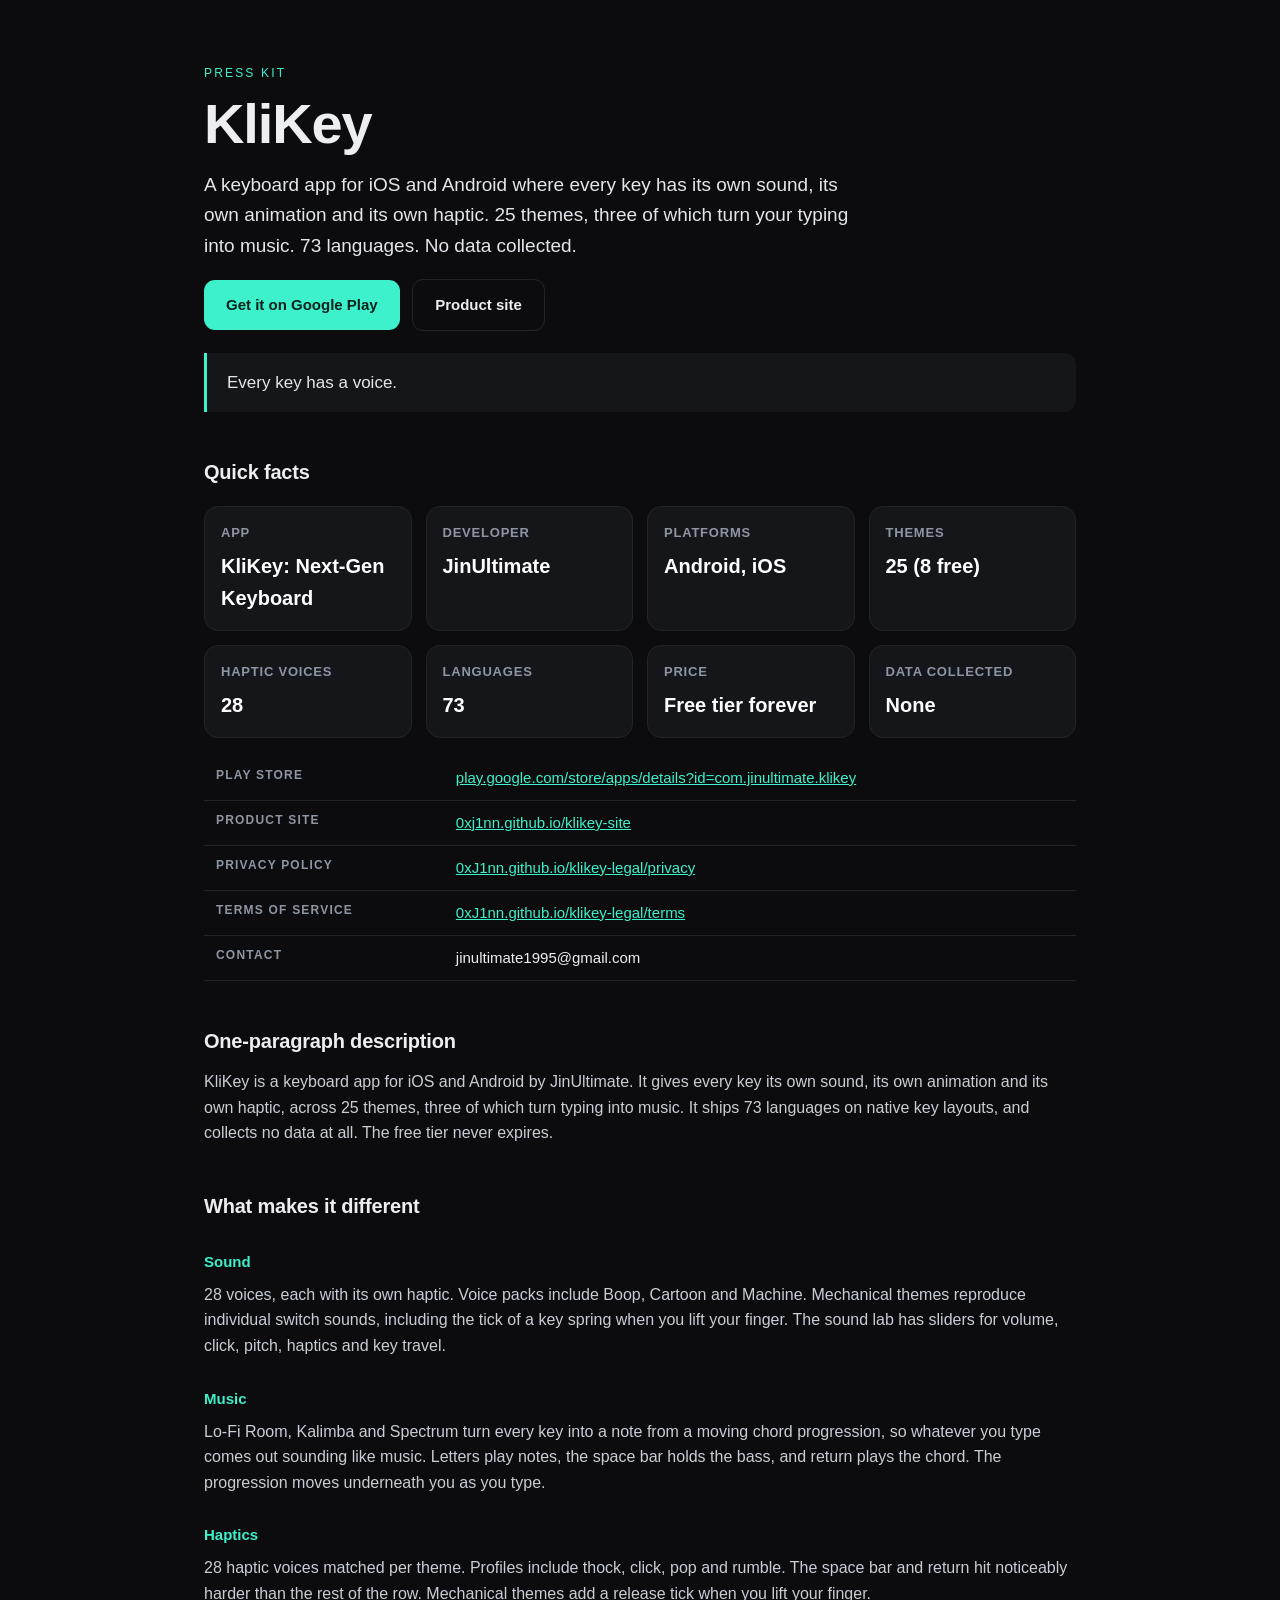
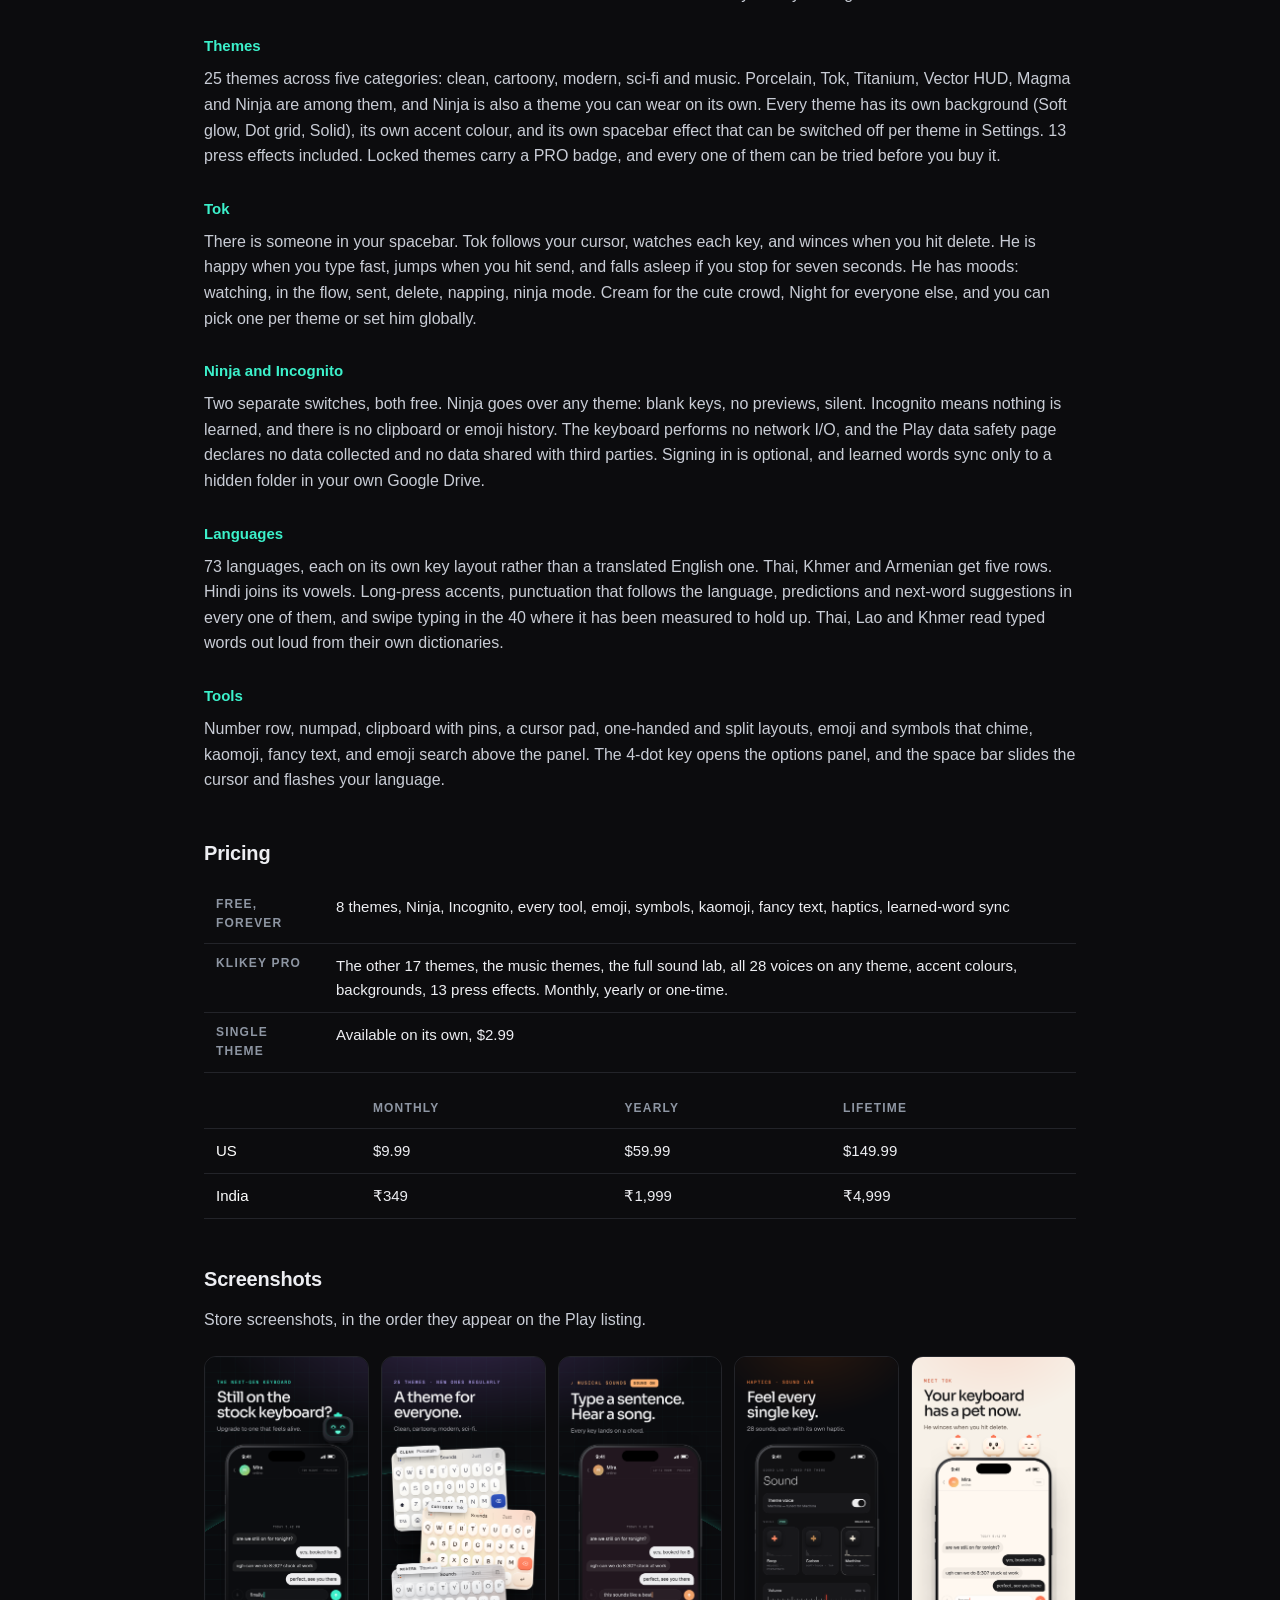
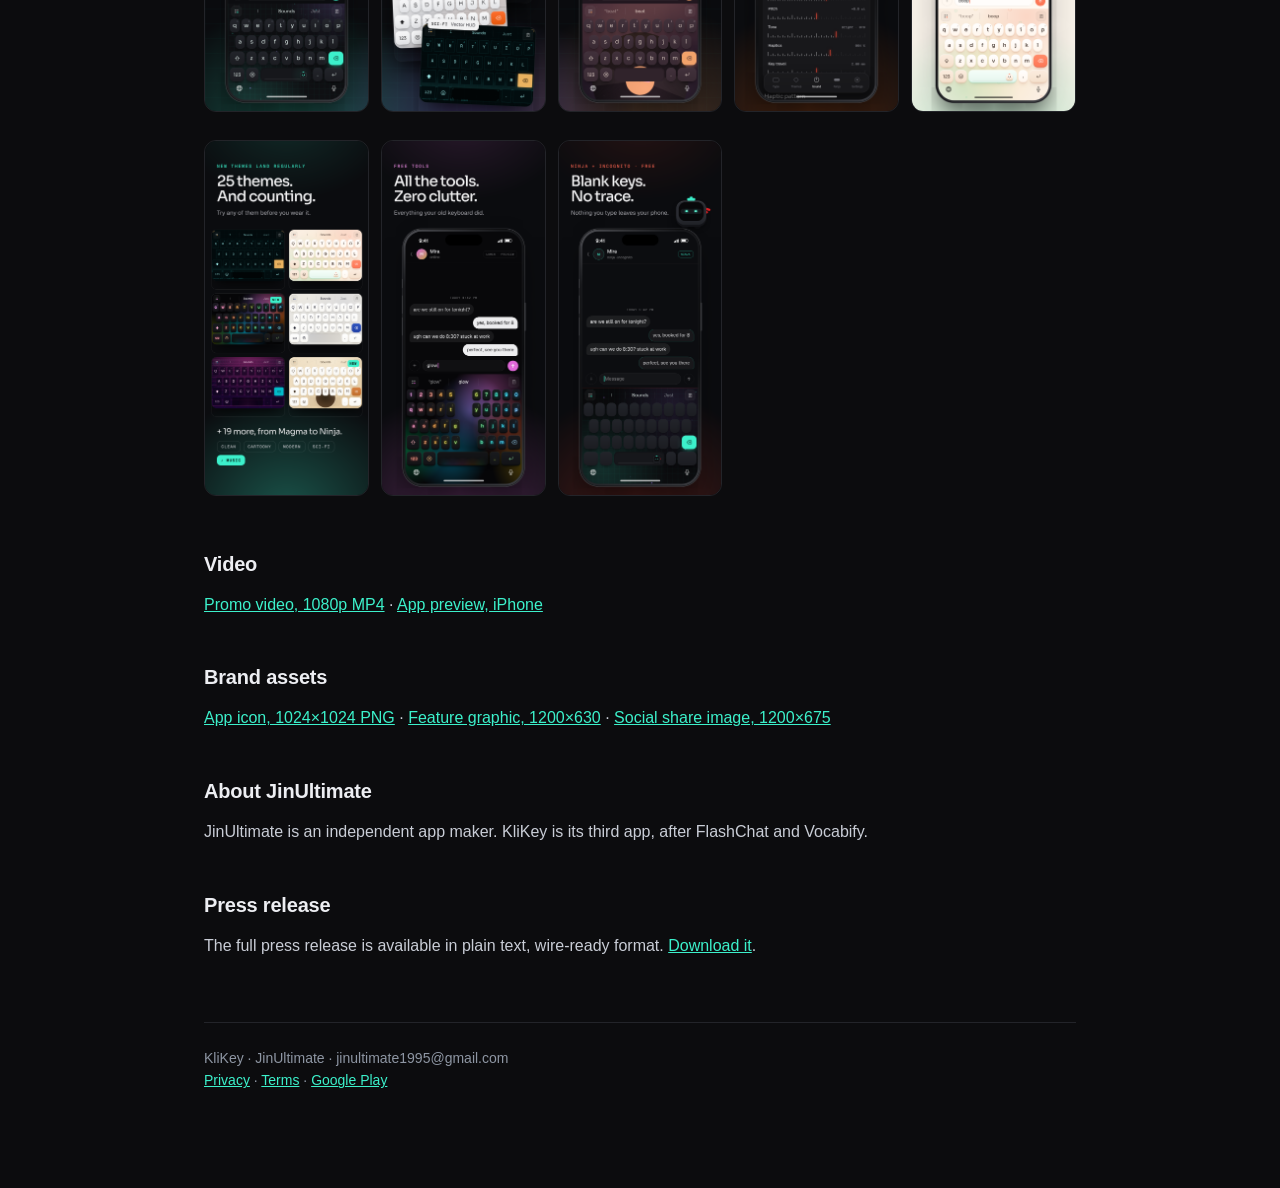
==== press-kit/index.html @ bacc017b "Add press kit: screenshots, video, brand assets, release" ====
<!DOCTYPE html>
<html lang="en">
<head>
<meta charset="utf-8">
<meta name="viewport" content="width=device-width, initial-scale=1">
<title>Press kit — KliKey</title>
<meta name="description" content="Press kit for KliKey, a keyboard app for iOS and Android. Every key has its own sound, animation and haptic. 25 themes, 28 voices, 73 languages, no data collected.">
<link rel="icon" href="/brand/favicon-32.png" sizes="32x32" type="image/png">
<link rel="apple-touch-icon" href="/brand/apple-touch-icon.png">
<style>
  :root{--ink:#0C0C0E;--paper:#F7F1E8;--mint:oklch(.86 .15 175);--dim:#8E96A3;--line:#232429}
  *{box-sizing:border-box}
  body{margin:0;background:var(--ink);color:#EDEEF2;font:16px/1.6 -apple-system,BlinkMacSystemFont,"Segoe UI",Roboto,Helvetica,Arial,sans-serif;-webkit-font-smoothing:antialiased}
  .wrap{max-width:920px;margin:0 auto;padding:64px 24px 96px}
  .kicker{font-size:12px;letter-spacing:.18em;text-transform:uppercase;color:var(--mint);margin:0 0 12px}
  h1{font-size:clamp(34px,6vw,56px);line-height:1.05;margin:0 0 16px;letter-spacing:-.02em}
  h2{font-size:20px;margin:44px 0 12px;letter-spacing:-.01em}
  h3{font-size:15px;margin:28px 0 8px;color:var(--mint);font-weight:600}
  p{margin:0 0 14px;color:#C9CDD6}
  a{color:var(--mint)}
  .lede{font-size:19px;color:#E3E6EC;max-width:62ch}
  .rule{height:1px;background:var(--line);margin:40px 0;border:0}
  .grid{display:grid;grid-template-columns:repeat(auto-fill,minmax(190px,1fr));gap:14px;margin:18px 0}
  .card{background:#15161A;border:1px solid var(--line);border-radius:14px;padding:16px}
  .card b{display:block;font-size:13px;letter-spacing:.06em;text-transform:uppercase;color:var(--dim);font-weight:600;margin-bottom:6px}
  .card span{font-size:20px;font-weight:600;color:#fff}
  table{width:100%;border-collapse:collapse;margin:16px 0;font-size:15px}
  th,td{text-align:left;padding:10px 12px;border-bottom:1px solid var(--line);vertical-align:top}
  th{color:var(--dim);font-weight:600;font-size:12px;letter-spacing:.1em;text-transform:uppercase}
  td:first-child{color:#fff;white-space:nowrap}
  ul{padding-left:20px;color:#C9CDD6} li{margin-bottom:7px}
  .btn{display:inline-block;background:var(--mint);color:#06231E;font-weight:700;padding:13px 22px;border-radius:11px;text-decoration:none;margin:4px 8px 4px 0;font-size:15px}
  .btn.ghost{background:transparent;color:#EDEEF2;border:1px solid var(--line)}
  .quote{background:#15161A;border-left:3px solid var(--mint);padding:16px 20px;border-radius:0 12px 12px 0;margin:18px 0;font-size:17px;color:#E3E6EC}
  code{background:#15161A;border:1px solid var(--line);padding:2px 6px;border-radius:6px;font-size:13px;color:var(--mint)}
  .shot{width:100%;border-radius:12px;border:1px solid var(--line);display:block;margin:8px 0}
  .shotrow{display:grid;grid-template-columns:repeat(auto-fill,minmax(150px,1fr));gap:12px;margin:16px 0}
  footer{margin-top:64px;padding-top:24px;border-top:1px solid var(--line);color:var(--dim);font-size:14px}
</style>
</head>
<body>
<div class="wrap">

<p class="kicker">Press kit</p>
<h1>KliKey</h1>
<p class="lede">A keyboard app for iOS and Android where every key has its own sound, its own animation and its own haptic. 25 themes, three of which turn your typing into music. 73 languages. No data collected.</p>

<p>
  <a class="btn" href="https://play.google.com/store/apps/details?id=com.jinultimate.klikey">Get it on Google Play</a>
  <a class="btn ghost" href="https://0xJ1nn.github.io/klikey-site/">Product site</a>
</p>

<div class="quote">Every key has a voice.</div>

<h2>Quick facts</h2>
<div class="grid">
  <div class="card"><b>App</b><span>KliKey: Next-Gen Keyboard</span></div>
  <div class="card"><b>Developer</b><span>JinUltimate</span></div>
  <div class="card"><b>Platforms</b><span>Android, iOS</span></div>
  <div class="card"><b>Themes</b><span>25 (8 free)</span></div>
  <div class="card"><b>Haptic voices</b><span>28</span></div>
  <div class="card"><b>Languages</b><span>73</span></div>
  <div class="card"><b>Price</b><span>Free tier forever</span></div>
  <div class="card"><b>Data collected</b><span>None</span></div>
</div>

<table>
  <tr><th>Play Store</th><td><a href="https://play.google.com/store/apps/details?id=com.jinultimate.klikey">play.google.com/store/apps/details?id=com.jinultimate.klikey</a></td></tr>
  <tr><th>Product site</th><td><a href="https://0xj1nn.github.io/klikey-site/">0xj1nn.github.io/klikey-site</a></td></tr>
  <tr><th>Privacy policy</th><td><a href="https://0xJ1nn.github.io/klikey-legal/privacy/">0xJ1nn.github.io/klikey-legal/privacy</a></td></tr>
  <tr><th>Terms of service</th><td><a href="https://0xJ1nn.github.io/klikey-legal/terms/">0xJ1nn.github.io/klikey-legal/terms</a></td></tr>
  <tr><th>Contact</th><td>jinultimate1995@gmail.com</td></tr>
</table>

<h2>One-paragraph description</h2>
<p>KliKey is a keyboard app for iOS and Android by JinUltimate. It gives every key its own sound, its own animation and its own haptic, across 25 themes, three of which turn typing into music. It ships 73 languages on native key layouts, and collects no data at all. The free tier never expires.</p>

<h2>What makes it different</h2>
<h3>Sound</h3>
<p>28 voices, each with its own haptic. Voice packs include Boop, Cartoon and Machine. Mechanical themes reproduce individual switch sounds, including the tick of a key spring when you lift your finger. The sound lab has sliders for volume, click, pitch, haptics and key travel.</p>

<h3>Music</h3>
<p>Lo-Fi Room, Kalimba and Spectrum turn every key into a note from a moving chord progression, so whatever you type comes out sounding like music. Letters play notes, the space bar holds the bass, and return plays the chord. The progression moves underneath you as you type.</p>

<h3>Haptics</h3>
<p>28 haptic voices matched per theme. Profiles include thock, click, pop and rumble. The space bar and return hit noticeably harder than the rest of the row. Mechanical themes add a release tick when you lift your finger.</p>

<h3>Themes</h3>
<p>25 themes across five categories: clean, cartoony, modern, sci-fi and music. Porcelain, Tok, Titanium, Vector HUD, Magma and Ninja are among them, and Ninja is also a theme you can wear on its own. Every theme has its own background (Soft glow, Dot grid, Solid), its own accent colour, and its own spacebar effect that can be switched off per theme in Settings. 13 press effects included. Locked themes carry a PRO badge, and every one of them can be tried before you buy it.</p>

<h3>Tok</h3>
<p>There is someone in your spacebar. Tok follows your cursor, watches each key, and winces when you hit delete. He is happy when you type fast, jumps when you hit send, and falls asleep if you stop for seven seconds. He has moods: watching, in the flow, sent, delete, napping, ninja mode. Cream for the cute crowd, Night for everyone else, and you can pick one per theme or set him globally.</p>

<h3>Ninja and Incognito</h3>
<p>Two separate switches, both free. Ninja goes over any theme: blank keys, no previews, silent. Incognito means nothing is learned, and there is no clipboard or emoji history. The keyboard performs no network I/O, and the Play data safety page declares no data collected and no data shared with third parties. Signing in is optional, and learned words sync only to a hidden folder in your own Google Drive.</p>

<h3>Languages</h3>
<p>73 languages, each on its own key layout rather than a translated English one. Thai, Khmer and Armenian get five rows. Hindi joins its vowels. Long-press accents, punctuation that follows the language, predictions and next-word suggestions in every one of them, and swipe typing in the 40 where it has been measured to hold up. Thai, Lao and Khmer read typed words out loud from their own dictionaries.</p>

<h3>Tools</h3>
<p>Number row, numpad, clipboard with pins, a cursor pad, one-handed and split layouts, emoji and symbols that chime, kaomoji, fancy text, and emoji search above the panel. The 4-dot key opens the options panel, and the space bar slides the cursor and flashes your language.</p>

<h2>Pricing</h2>
<table>
  <tr><th>Free, forever</th><td>8 themes, Ninja, Incognito, every tool, emoji, symbols, kaomoji, fancy text, haptics, learned-word sync</td></tr>
  <tr><th>KliKey Pro</th><td>The other 17 themes, the music themes, the full sound lab, all 28 voices on any theme, accent colours, backgrounds, 13 press effects. Monthly, yearly or one-time.</td></tr>
  <tr><th>Single theme</th><td>Available on its own, $2.99</td></tr>
</table>
<table>
  <tr><th></th><th>Monthly</th><th>Yearly</th><th>Lifetime</th></tr>
  <tr><td>US</td><td>$9.99</td><td>$59.99</td><td>$149.99</td></tr>
  <tr><td>India</td><td>&#8377;349</td><td>&#8377;1,999</td><td>&#8377;4,999</td></tr>
</table>

<h2>Screenshots</h2>
<p>Store screenshots, in the order they appear on the Play listing.</p>
<div class="shotrow">
  <img class="shot" src="/press-kit/01.png" alt="KliKey in a messaging app, dark theme">
  <img class="shot" src="/press-kit/02.png" alt="The theme gallery">
  <img class="shot" src="/press-kit/03.png" alt="Musical Sounds theme">
  <img class="shot" src="/press-kit/04.png" alt="Sound and haptics settings">
  <img class="shot" src="/press-kit/05.png" alt="Tok, the keyboard mascot">
  <img class="shot" src="/press-kit/06.png" alt="All 25 themes">
  <img class="shot" src="/press-kit/07.png" alt="Tools and effects">
  <img class="shot" src="/press-kit/08.png" alt="Ninja and Incognito modes">
</div>

<h2>Video</h2>
<p><a href="/press-kit/klikey-demo.mp4">Promo video, 1080p MP4</a> &middot; <a href="/press-kit/app-preview.mp4">App preview, iPhone</a></p>

<h2>Brand assets</h2>
<p><a href="/press-kit/icon-1024.png">App icon, 1024&times;1024 PNG</a> &middot; <a href="/press-kit/feature-graphic.png">Feature graphic, 1200&times;630</a> &middot; <a href="/press-kit/og.png">Social share image, 1200&times;675</a></p>

<h2>About JinUltimate</h2>
<p>JinUltimate is an independent app maker. KliKey is its third app, after FlashChat and Vocabify.</p>

<h2>Press release</h2>
<p>The full press release is available in plain text, wire-ready format. <a href="/press-kit/press-release.txt">Download it</a>.</p>

<footer>
  KliKey &middot; JinUltimate &middot; jinultimate1995@gmail.com<br>
  <a href="https://0xJ1nn.github.io/klikey-legal/privacy/">Privacy</a> &middot; <a href="https://0xJ1nn.github.io/klikey-legal/terms/">Terms</a> &middot; <a href="https://play.google.com/store/apps/details?id=com.jinultimate.klikey">Google Play</a>
</footer>

</div>
</body>
</html>
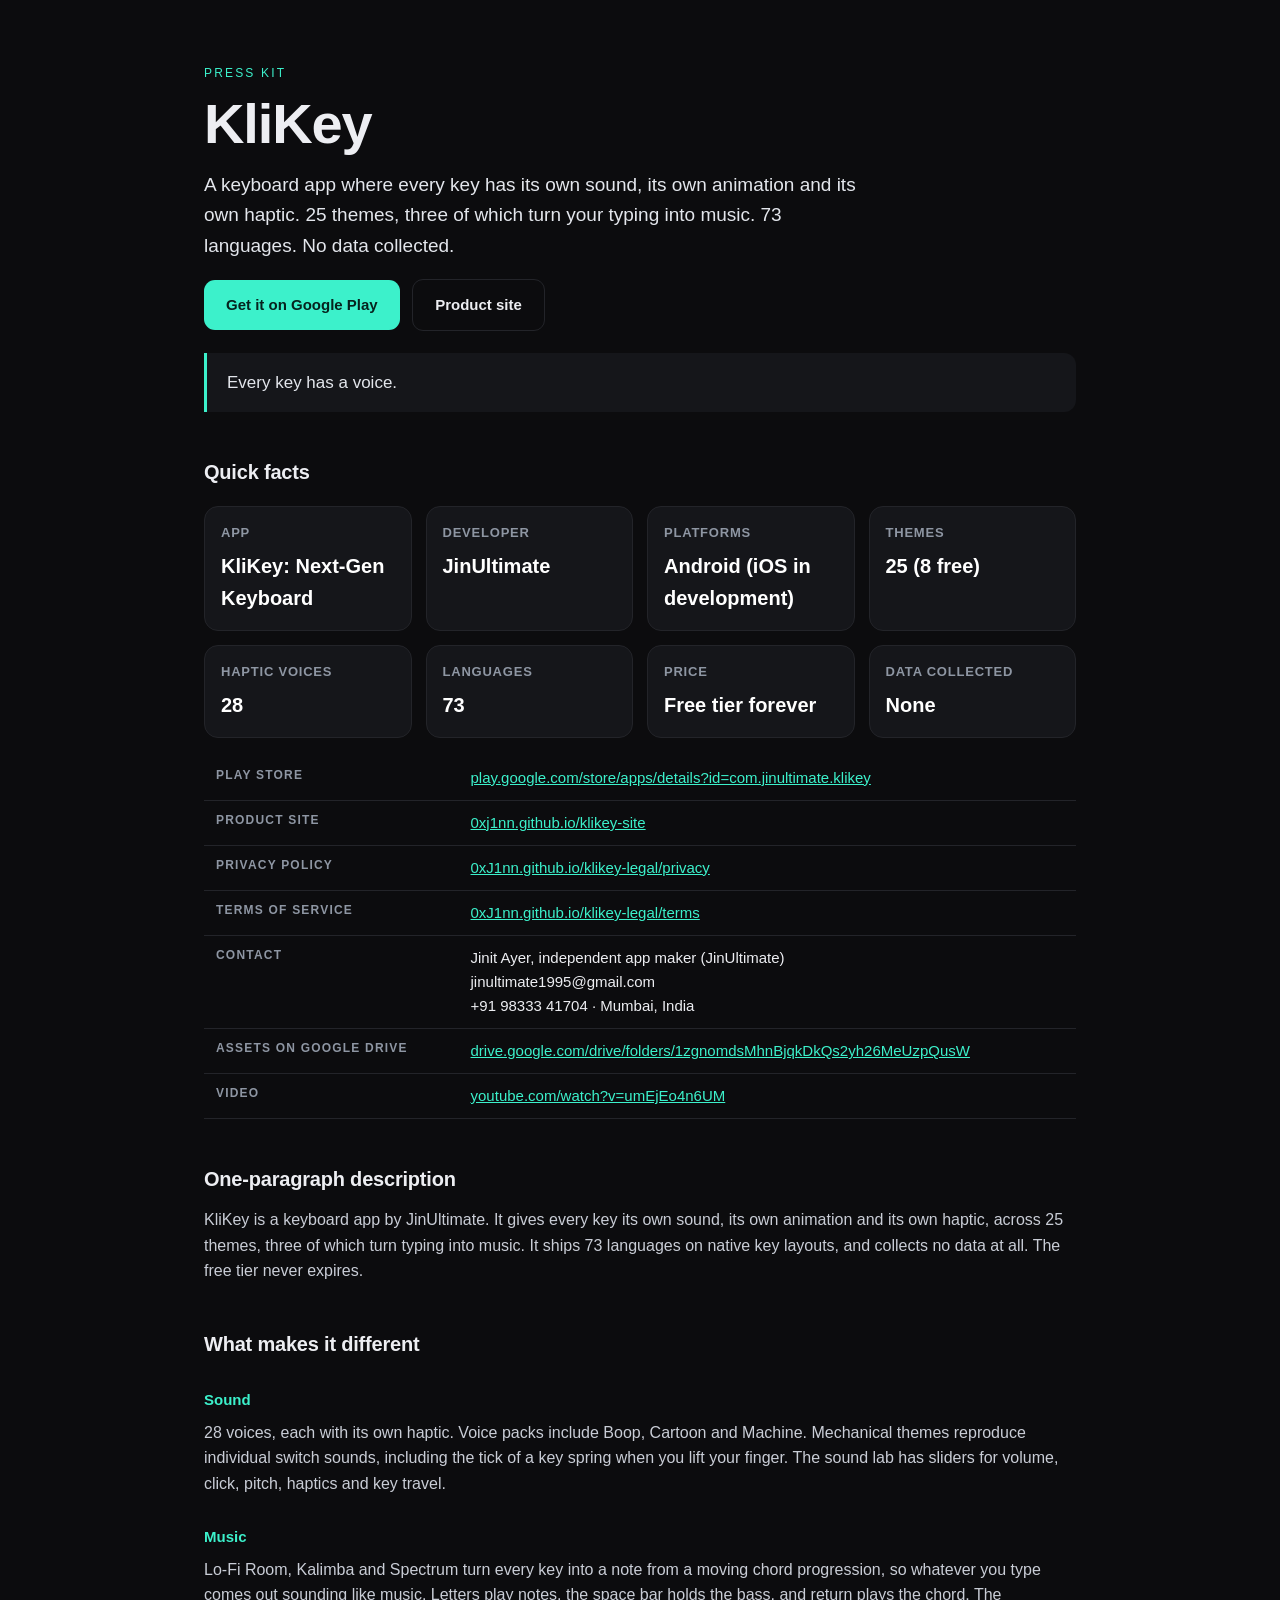
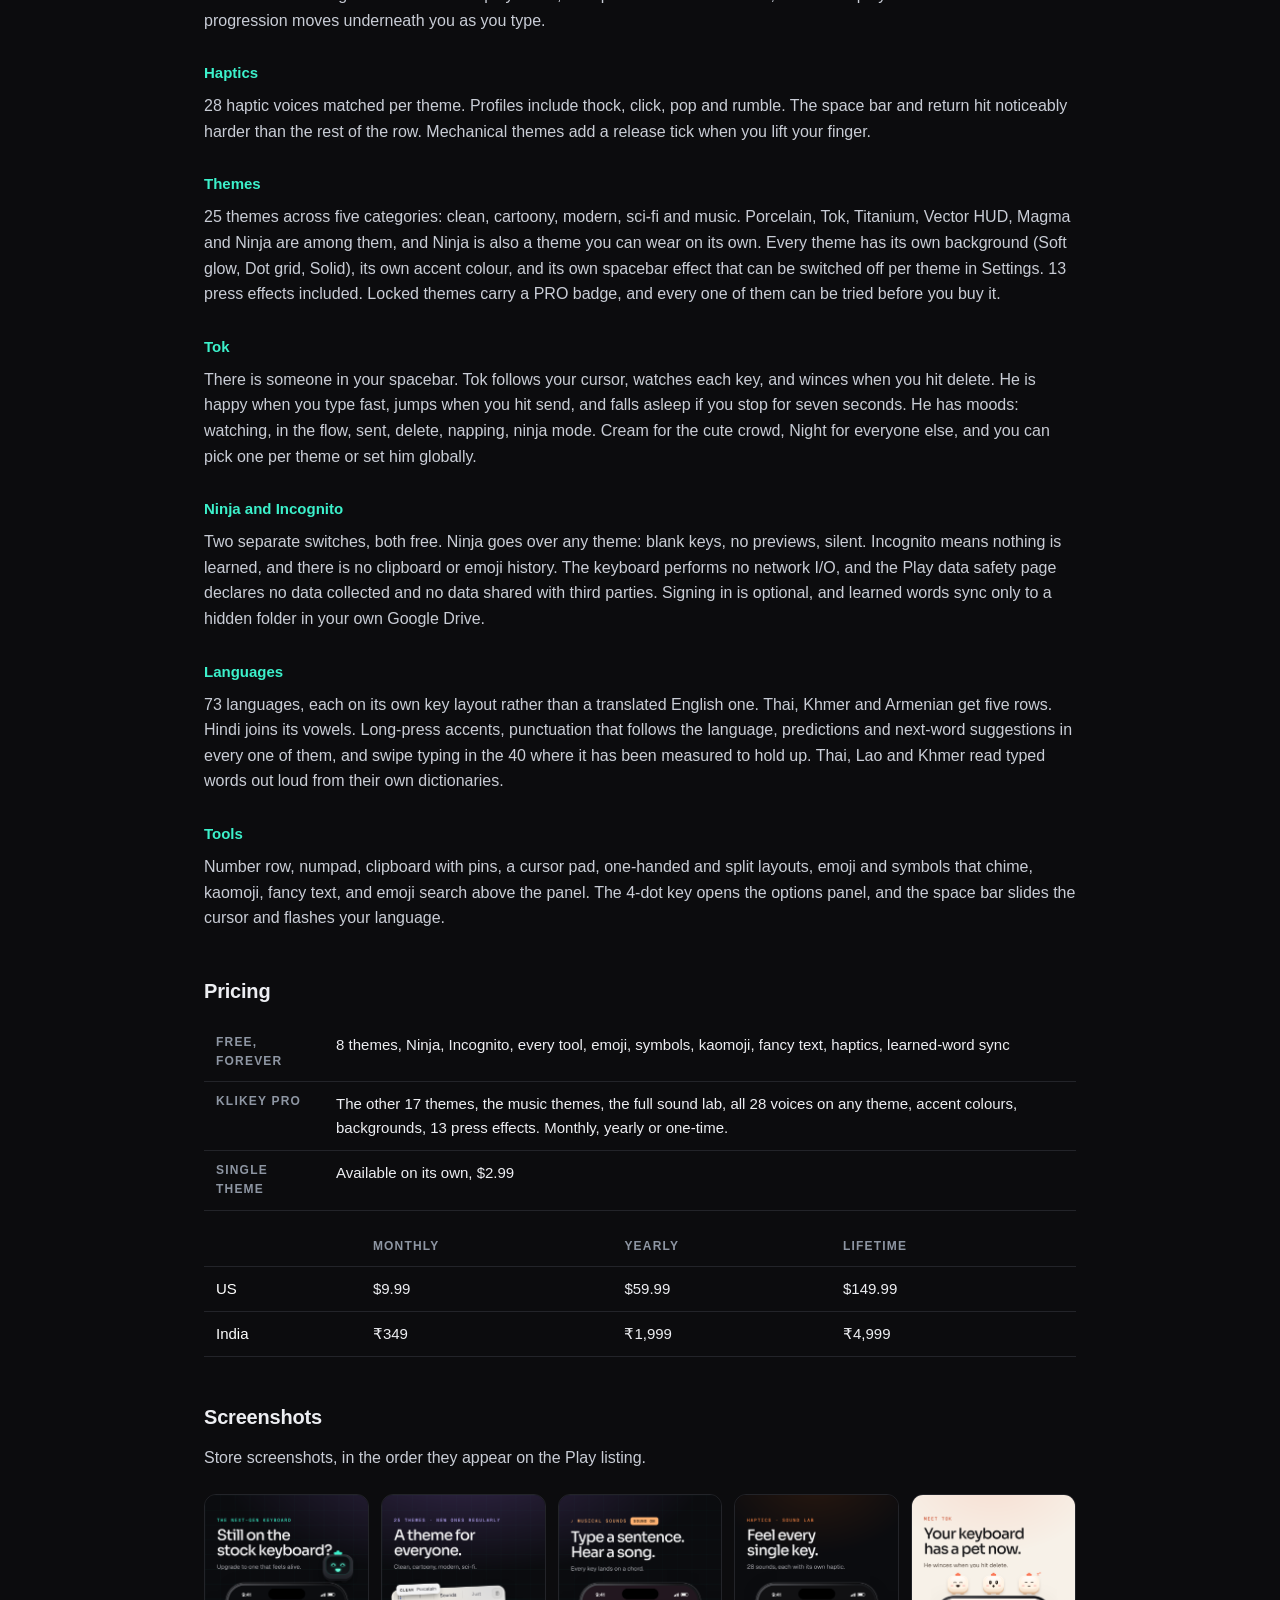
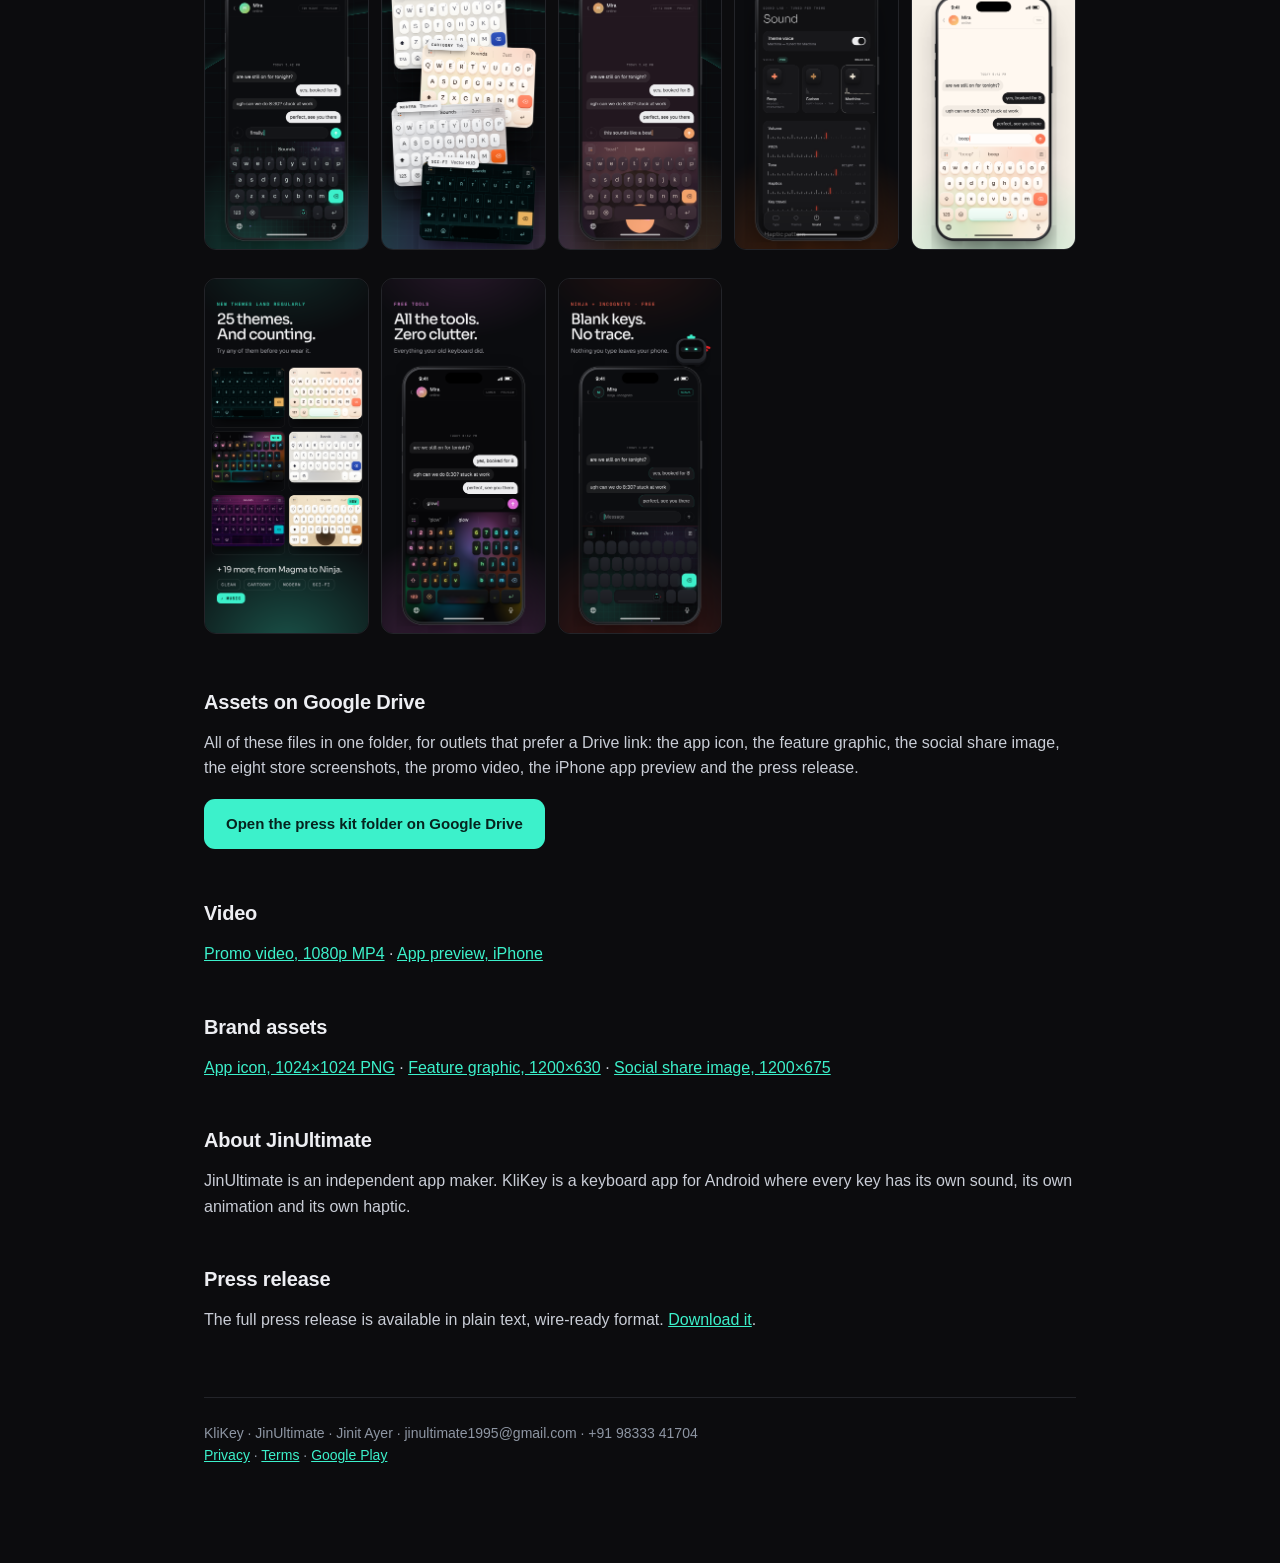
==== commit 3fd5cbe4: "Press kit: real contact details, Drive assets folder, video link, no placeholders - Fill [NAME]/[TIT" ====
--- a/press-kit/index.html
+++ b/press-kit/index.html
@@ -4,7 +4,7 @@
 <meta charset="utf-8">
 <meta name="viewport" content="width=device-width, initial-scale=1">
 <title>Press kit — KliKey</title>
-<meta name="description" content="Press kit for KliKey, a keyboard app for iOS and Android. Every key has its own sound, animation and haptic. 25 themes, 28 voices, 73 languages, no data collected.">
+<meta name="description" content="Press kit for KliKey, a keyboard app for Android. Every key has its own sound, animation and haptic. 25 themes, 28 voices, 73 languages, no data collected.">
 <link rel="icon" href="/brand/favicon-32.png" sizes="32x32" type="image/png">
 <link rel="apple-touch-icon" href="/brand/apple-touch-icon.png">
 <style>
@@ -43,7 +43,7 @@
 
 <p class="kicker">Press kit</p>
 <h1>KliKey</h1>
-<p class="lede">A keyboard app for iOS and Android where every key has its own sound, its own animation and its own haptic. 25 themes, three of which turn your typing into music. 73 languages. No data collected.</p>
+<p class="lede">A keyboard app where every key has its own sound, its own animation and its own haptic. 25 themes, three of which turn your typing into music. 73 languages. No data collected.</p>
 
 <p>
   <a class="btn" href="https://play.google.com/store/apps/details?id=com.jinultimate.klikey">Get it on Google Play</a>
@@ -56,7 +56,7 @@
 <div class="grid">
   <div class="card"><b>App</b><span>KliKey: Next-Gen Keyboard</span></div>
   <div class="card"><b>Developer</b><span>JinUltimate</span></div>
-  <div class="card"><b>Platforms</b><span>Android, iOS</span></div>
+  <div class="card"><b>Platforms</b><span>Android (iOS in development)</span></div>
   <div class="card"><b>Themes</b><span>25 (8 free)</span></div>
   <div class="card"><b>Haptic voices</b><span>28</span></div>
   <div class="card"><b>Languages</b><span>73</span></div>
@@ -69,11 +69,13 @@
   <tr><th>Product site</th><td><a href="https://0xj1nn.github.io/klikey-site/">0xj1nn.github.io/klikey-site</a></td></tr>
   <tr><th>Privacy policy</th><td><a href="https://0xJ1nn.github.io/klikey-legal/privacy/">0xJ1nn.github.io/klikey-legal/privacy</a></td></tr>
   <tr><th>Terms of service</th><td><a href="https://0xJ1nn.github.io/klikey-legal/terms/">0xJ1nn.github.io/klikey-legal/terms</a></td></tr>
-  <tr><th>Contact</th><td>jinultimate1995@gmail.com</td></tr>
+  <tr><th>Contact</th><td>Jinit Ayer, independent app maker (JinUltimate)<br>jinultimate1995@gmail.com<br>+91 98333 41704 &middot; Mumbai, India</td></tr>
+  <tr><th>Assets on Google Drive</th><td><a href="https://drive.google.com/drive/folders/1zgnomdsMhnBjqkDkQs2yh26MeUzpQusW">drive.google.com/drive/folders/1zgnomdsMhnBjqkDkQs2yh26MeUzpQusW</a></td></tr>
+  <tr><th>Video</th><td><a href="https://www.youtube.com/watch?v=umEjEo4n6UM">youtube.com/watch?v=umEjEo4n6UM</a></td></tr>
 </table>
 
 <h2>One-paragraph description</h2>
-<p>KliKey is a keyboard app for iOS and Android by JinUltimate. It gives every key its own sound, its own animation and its own haptic, across 25 themes, three of which turn typing into music. It ships 73 languages on native key layouts, and collects no data at all. The free tier never expires.</p>
+<p>KliKey is a keyboard app by JinUltimate. It gives every key its own sound, its own animation and its own haptic, across 25 themes, three of which turn typing into music. It ships 73 languages on native key layouts, and collects no data at all. The free tier never expires.</p>
 
 <h2>What makes it different</h2>
 <h3>Sound</h3>
@@ -125,6 +127,10 @@
   <img class="shot" src="/press-kit/08.png" alt="Ninja and Incognito modes">
 </div>
 
+<h2>Assets on Google Drive</h2>
+<p>All of these files in one folder, for outlets that prefer a Drive link: the app icon, the feature graphic, the social share image, the eight store screenshots, the promo video, the iPhone app preview and the press release.</p>
+<p><a class="btn" href="https://drive.google.com/drive/folders/1zgnomdsMhnBjqkDkQs2yh26MeUzpQusW">Open the press kit folder on Google Drive</a></p>
+
 <h2>Video</h2>
 <p><a href="/press-kit/klikey-demo.mp4">Promo video, 1080p MP4</a> &middot; <a href="/press-kit/app-preview.mp4">App preview, iPhone</a></p>
 
@@ -132,13 +138,13 @@
 <p><a href="/press-kit/icon-1024.png">App icon, 1024&times;1024 PNG</a> &middot; <a href="/press-kit/feature-graphic.png">Feature graphic, 1200&times;630</a> &middot; <a href="/press-kit/og.png">Social share image, 1200&times;675</a></p>
 
 <h2>About JinUltimate</h2>
-<p>JinUltimate is an independent app maker. KliKey is its third app, after FlashChat and Vocabify.</p>
+<p>JinUltimate is an independent app maker. KliKey is a keyboard app for Android where every key has its own sound, its own animation and its own haptic.</p>
 
 <h2>Press release</h2>
 <p>The full press release is available in plain text, wire-ready format. <a href="/press-kit/press-release.txt">Download it</a>.</p>
 
 <footer>
-  KliKey &middot; JinUltimate &middot; jinultimate1995@gmail.com<br>
+  KliKey &middot; JinUltimate &middot; Jinit Ayer &middot; jinultimate1995@gmail.com &middot; +91 98333 41704<br>
   <a href="https://0xJ1nn.github.io/klikey-legal/privacy/">Privacy</a> &middot; <a href="https://0xJ1nn.github.io/klikey-legal/terms/">Terms</a> &middot; <a href="https://play.google.com/store/apps/details?id=com.jinultimate.klikey">Google Play</a>
 </footer>
 
